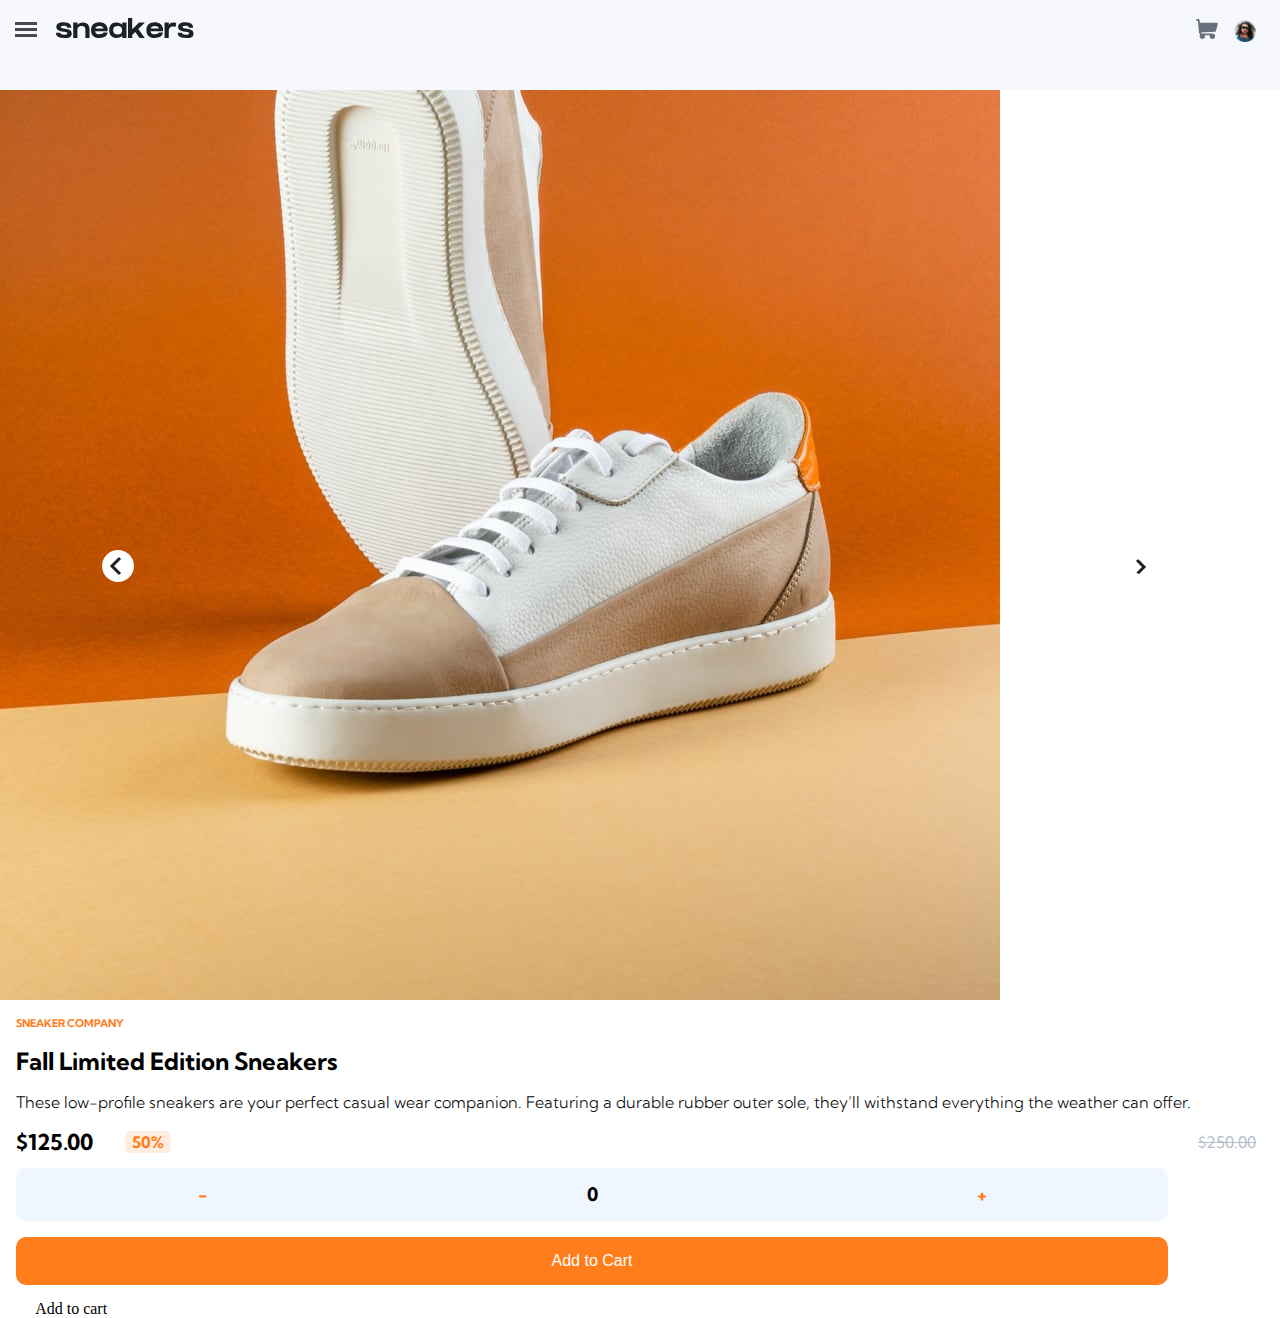
==== index.html @ cec2c1e2 "update commit" ====
<!DOCTYPE html>
<html lang="en">
<head>
  <meta charset="UTF-8">
  <meta name="viewport" content="width=375, height=792, initial-scale=1.0"> 
  <link rel="icon" type="image/png" sizes="32x32" href="./images/favicon-32x32.png">
  <link rel="stylesheet" href="css/mobile.css">
  <title>Frontend Mentor | E-commerce product page</title>
</head>
<body>
  <nav>
    <div id="sidebarContainer">
      <input type="checkbox" class="openSideMenu" id="openSideMenu">
      <label for="openSideMenu" class="sideIconToggle">
        <div class="spinner diagonal part-1"></div>
        <div class="spinner horizontal"></div>
        <div class="spinner diagonal part-2"></div>
      </label>
      <div class="logo">
        <svg width="138" height="20" xmlns="http://www.w3.org/2000/svg">
          <path d="M8.217 20c4.761 0 7.519-.753 7.519-4.606 0-3.4-3.38-4.172-6.66-4.682l-.56-.085-.279-.041-.35-.053c-2.7-.405-3.18-.788-3.18-1.471 0-.478.49-1.331 2.843-1.331 2.455 0 3.493.647 3.493 1.87v.134h4.281v-.133c0-2.389-1.35-5.238-7.774-5.238-5.952 0-7.201 2.584-7.201 4.752 0 3.097 2.763 4.086 7.223 4.675.21.028.433.054.659.081 1.669.197 3.172.42 3.172 1.585 0 1.01-1.615 1.222-3.298 1.222-2.797 0-3.784-.593-3.784-1.92v-.134H.002L0 14.926v.317c.008.79.118 1.913 1.057 2.862C2.303 19.362 4.712 20 8.217 20Zm13.21 0v-7.49c0-2.104.547-4.423 4.176-4.423 3.915 0 3.778 2.777 3.768 4.042V20h4.18v-7.768c0-2.264-.176-7.766-6.732-7.766-2.778 0-4.192.911-5.195 2.28h-.197V4.467H17.22V20h4.207Zm21.959 0c5.094 0 7.787-2.07 8.217-5.405H47.53c-.386 1.02-1.63 1.72-4.143 1.72-2.721 0-3.962-1.03-4.25-3.106h12.527c.24-2.13-.029-5.417-3.026-7.44v.005c-1.312-.915-3.056-1.465-5.251-1.465-5.24 0-8.336 2.772-8.336 7.845 0 5.17 3.02 7.846 8.336 7.846Zm4.099-9.574h-8.188c.486-1.574 1.764-2.431 4.089-2.431 2.994 0 3.755 1.267 4.099 2.431ZM70.499 20V4.457H66.29V6.74h-.176c-1.053-1.377-2.809-2.283-5.677-2.283-6.433 0-7.225 5.293-7.253 7.635v.137c0 2.092.732 7.771 7.241 7.771 2.914 0 4.684-.818 5.734-2.169h.131V20H70.5Zm-8.854-3.623c-3.996 0-4.447-3.032-4.447-4.148 0-1.21.426-4.148 4.455-4.148 3.631 0 4.374 2.044 4.374 4.148 0 2.35-.742 4.148-4.382 4.148ZM88.826 20l-6.529-9.045 6.588-6.488h-5.827l-6.836 6.756V0h-4.187v19.954h4.187V16.94l3.02-2.976L83.6 20h5.226Zm9.9 0c5.094 0 7.786-2.07 8.217-5.405h-4.074c-.387 1.02-1.63 1.72-4.143 1.72-2.721 0-3.962-1.03-4.25-3.106h12.527c.24-2.13-.029-5.417-3.026-7.44v.005c-1.312-.915-3.057-1.465-5.251-1.465-5.24 0-8.336 2.772-8.336 7.845 0 5.17 3.02 7.846 8.336 7.846Zm4.098-9.574h-8.187c.485-1.574 1.763-2.431 4.089-2.431 2.994 0 3.755 1.267 4.098 2.431ZM112.76 20v-6.97c0-2.103.931-4.542 4.05-4.542 1.33 0 2.393.236 2.785.346l.67-3.976c-.728-.16-1.626-.392-2.757-.392-2.665 0-3.622.794-4.486 2.282h-.262V4.466h-4.21V20h4.21Zm17.221 0c4.761 0 7.519-.753 7.519-4.606 0-3.4-3.38-4.172-6.66-4.682l-.56-.085-.279-.041-.349-.053c-2.701-.405-3.181-.788-3.181-1.471 0-.478.49-1.331 2.843-1.331 2.455 0 3.493.647 3.493 1.87v.134h4.282v-.133c0-2.389-1.35-5.238-7.775-5.238-5.952 0-7.201 2.584-7.201 4.752 0 3.097 2.763 4.086 7.224 4.675.21.028.432.054.658.081 1.669.197 3.172.42 3.172 1.585 0 1.01-1.615 1.222-3.298 1.222-2.796 0-3.784-.593-3.784-1.92v-.134h-4.319l-.001.301v.317c.008.79.117 1.913 1.056 2.862 1.246 1.257 3.655 1.895 7.16 1.895Z" fill="#1D2026" fill-rule="nonzero"/></svg>
      </div>
      <div class="right-icons">
        <div id="icon-cart" class="cart-icon">
          <svg width="22" height="20" xmlns="http://www.w3.org/2000/svg">
            <path
              d="M20.925 3.641H3.863L3.61 0.816A.896.896 0 0 0 2.717 0H.897a.896.896 0 1 0 0 1.792h1l1.031 11.483c.073.828.52 1.726 1.291 2.336C2.83 17.385 4.099 20 6.359 20c1.875 0 3.197-1.87 2.554-3.642h4.905c-.642 1.77.677 3.642 2.555 3.642a2.72 2.72 0 0 0 2.717-2.717 2.72 2.72 0 0 0-2.717-2.717H6.365c-.681 0-1.274-.41-1.53-1.009l14.321-.842a.896.896 0 0 0 .817-.677l1.821-7.283a.897.897 0 0 0-.87-1.114"
              fill="#69707D"
              fill-rule="nonzero"
            />
          </svg>
          <span id="cart-quantity"></span>
        </div>
        <img id="avatar" src="./img/image-avatar.png" alt="avatar">
      </div>
      </div>
      <div id="sideMenu">
        <ul class="sideMenuInner">
          <li class="active"><a href="#" data-toggle="tab">Collections</a></li>
          <li><a href="#" data-toggle="tab">Men</a></li>
          <li><a href="#" data-toggle="tab">Women</a></li>
          <li><a href="#" data-toggle="tab">About</a></li>
          <li><a href="#" data-toggle="tab">Contact</a></li>
        </ul>
      </div>
    </div>
  </nav>
<main>
  <header class="image-container">
    <img id="product-main" src="./img/image-product-1.jpg" alt="">
    <div class="previous-next">
      <svg class="previous-icon" width="12" height="18" xmlns="http://www.w3.org/2000/svg"><path d="M11 1 3 9l8 8" stroke="#1D2026" stroke-width="3" fill="none" fill-rule="evenodd"/></svg>
      <svg class="next-icon" width="13" height="18" xmlns="http://www.w3.org/2000/svg"><path d="m2 1 8 8-8 8" stroke="#1D2026" stroke-width="3" fill="none" fill-rule="evenodd"/></svg>
    </div>
  </header>
    <section>
      <article>
      <h6>SNEAKER COMPANY</h5>
      <h1>Fall Limited Edition Sneakers</h1>
      <p>These low-profile sneakers are your perfect casual wear companion. Featuring a 
        durable rubber outer sole, they’ll withstand everything the weather can offer.
      </p>
    </article>
    <div class="pricing-area">
      <div class="area-left">
      <p id="price">$125.00</p>
      <p id="discount">50%</p>
      </div>
      <div class="area-right">
      <del>$250.00</del>
      </div>
    </div>
    <div class="quantity-box">
      <h3 id="minus" onclick="updateQuantity(-1)">-</h3>
      <h3 id="quantity">0</h3>
      <h3 id="plus" onclick="updateQuantity(1)">+</h3>
    </div>
    <button id="addToCartButton" onclick="addToCart()">Add to Cart</button>
    <img class="btn-cart" src="./img/btn-cart.png" alt="cart">
    <span id="add-cart">Add to cart</span>
  </button>
</section>
</main>
<script src="./js/script.js"></script>
</body>
</html>
---- css/mobile.css ----
/** BASIC STYLE **/

* {
  padding: 0;
  margin: 0;
  box-sizing: border-box;
}

@font-face {
  font-family: "KumbhSans-Bold";
  src: url(../fonts/KumbhSans-Bold.ttf);
}

@font-face {
  font-family: "KumbhSans-Regular";
  src: url(../fonts/KumbhSans-Regular.ttf);
}

@font-face {
  font-family: "KumbhSans-Light";
  src: url(../fonts/KumbhSans-Light.ttf);
}

/* Primary Colors */
:root {
  --orange: hsl(26, 100%, 55%);
  --pale-orange: hsl(25, 100%, 94%);
}

/* Neutral Colors */
:root {
  --very-dark-blue: hsl(220, 13%, 13%);
  --dark-grayish-blue: hsl(219, 9%, 45%);
  --grayish-blue: hsl(220, 14%, 75%);
  --light-grayish-blue: hsl(223, 64%, 98%);
  --white: hsl(0, 0%, 100%);
  --black: hsla(0, 0%, 0%, 0.75);
}

body {
  font-size: 16px;
  background-color: var(--white);
}

a {
  color: var(--orange);
}

/** BASIC STYLE **/

#sideMenu {
  height: 100%;
  position: fixed;
  top: 0;
  left: 0;
  width: 250px;
  margin-top: 60px;
  transform: translateX(-250px);
  transition: transform 250ms ease-in-out;
  background: var(--light-grayish-blue);
  z-index: 1;
  border-radius: 10px;
}

.sideMenuInner {
  margin: 0;
  padding: 0;
  border-top: 0px solid;
}

.sideMenuInner li {
  list-style: none;
  color: #fff;
  font-weight: bold;
  padding: 20px;
  cursor: pointer;
  border-bottom: 0px solid black;
}

.sideMenuInner li span {
  display: block;
  font-size: 14px;
  color: rgba(255, 255, 255, 0.5);
}

.sideMenuInner li a {
  color: var(--dark-grayish-blue);
  cursor: pointer;
  text-decoration: none;
  font-family: KumbhSans-Bold, sans-serif;
}

input[type="checkbox"]:checked ~ #sideMenu {
  transform: translateX(0);
}

input[type="checkbox"] {
  transition: all 0.3s;
  box-sizing: border-box;
  display: none;
}

.sideIconToggle {
  transition: all 0.3s;
  box-sizing: border-box;
  cursor: pointer;
  position: absolute;
  z-index: 99;
  top: 22px;
  left: 15px;
  height: 22px;
  width: 22px;
}

.spinner {
  transition: all 0.3s;
  box-sizing: border-box;
  position: absolute;
  height: 3px;
  width: 100%;
  background-color: #4a4a4a;
}

.horizontal {
  transition: all 0.3s;
  box-sizing: border-box;
  position: relative;
  float: left;
  margin-top: 3px;
}

.diagonal.part-1 {
  position: relative;
  transition: all 0.3s;
  box-sizing: border-box;
  float: left;
}

.diagonal.part-2 {
  transition: all 0.3s;
  box-sizing: border-box;
  position: relative;
  float: left;
  margin-top: 3px;
}

input[type="checkbox"]:checked ~ .sideIconToggle > .horizontal {
  transition: all 0.3s;
  box-sizing: border-box;
  opacity: 0;
}

input[type="checkbox"]:checked ~ .sideIconToggle > .diagonal.part-1 {
  transition: all 0.3s;
  box-sizing: border-box;
  transform: rotate(135deg);
  margin-top: 8px;
}

input[type="checkbox"]:checked ~ .sideIconToggle > .diagonal.part-2 {
  transition: all 0.3s;
  box-sizing: border-box;
  transform: rotate(-135deg);
  margin-top: -9px;
}

/** NAVBAR AREA **/

nav {
  height: 10vh;
  position: fixed;
  width: 100%;
  top: 0;
  background-color: var(--light-grayish-blue);
  z-index: 1000;
}

.navbar {
  display: flex;
  justify-content: space-between;
  align-items: center;
  padding: 1rem;
}

.right-icons {
  display: flex;
  justify-content: flex-end;
  align-items: center;
  margin-right: 1.5rem;
  gap: 1rem;
}

.logo {
  margin-left: 3.5rem;
  margin-top: 1.1rem;
  cursor: pointer;
  margin-bottom: -1.4rem;
}

#avatar {
  width: 22px;
  height: 22px;
}

/** HEADER AREA **/

.image-container {
  position: relative;
}

.image-container img {
  display: block;
  max-width: 100%;
  height: auto;
}

.previous-icon {
  position: absolute;
  top: 55%;
  left: 8%;
  border: 7px solid;
  border-radius: 100%;
  border-color: white;
  background-color: white;
  width: 32px;
  height: 32px;
  cursor: pointer;
}

.next-icon {
  position: absolute;
  top: 55%;
  left: 88%;
  border: 8px solid;
  border-radius: 100%;
  border-color: white;
  background-color: white;
  width: 33px;
  height: 33px;
  cursor: pointer;
}

/** SECTION FIELD **/

h1 {
  font-family: KumbhSans-Bold, sans-serif;
  margin-top: 1rem;
  margin-left: 1rem;
  width: 60%;
}

h6 {
  font-family: KumbhSans-Bold, sans-serif;
  color: var(--orange);
  margin-top: 1rem;
  margin-left: 1rem;
}

p {
  font-family: KumbhSans-Light, sans-serif;
  margin-top: 1rem;
  margin-left: 1rem;
}

/** PRICING AREA **/

.pricing-area {
  margin-bottom: 1rem;
}

.area-left {
  display: flex;
  justify-content: start;
  align-items: center;
  gap: 1rem;
}

.area-right {
  display: flex;
  justify-content: right;
  align-items: center;
  margin-right: 1rem;
  margin-top: -1.5rem;
  color: var(--grayish-blue);
  font-family: KumbhSans-Light, sans-serif;
}

#price {
  font-family: KumbhSans-Bold, sans-serif;
  font-size: 22px;
}

#discount {
  font-family: KumbhSans-Bold, sans-serif;
  color: var(--orange);
  border: 0px solid;
  border-radius: 5px;
  padding: 1px 7px;
  border-color: var(--pale-orange);
  background-color: var(--pale-orange);
}

del {
  font-family: KumbhSans-Regular, sans-serif;
  margin-right: 0.5rem;
}

.quantity-box {
  display: flex;
  justify-content: space-around;
  align-items: center;
  margin-left: 1rem;
  margin-bottom: 1rem;
  border: 0px solid;
  border-radius: 10px;
  background: hsl(215, 100%, 97%);
  padding: 15px 0;
  gap: 1.5rem;
  font-family: KumbhSans-Bold, sans-serif;
  width: 90%;
}

#minus,
#plus {
  color: var(--orange);
  cursor: pointer;
}

button {
  display: flex;
  align-items: center;
  justify-content: center;
  padding: 15px;
  gap: 0.5rem;
  font-size: 16px;
  width: 90%;
  border-radius: 10px;
  border: 0px;
  color: var(--white);
  background-color: var(--orange);
  cursor: pointer;
}

span {
  margin-top: 10px;
}

/** MEDIA QUERIES **/

@media only screen and (max-width: 375px) {
  nav {
    height: 8vh;
  }

  .navbar {
    padding: 1rem;
  }

  .left-icons {
    gap: 0.5rem;
  }

  .image-container {
    margin: 1rem;
  }

  h1 {
    font-size: 1.5rem;
  }

  .pricing-area {
    margin-bottom: 1rem;

    .quantity-box {
      gap: 1rem;
    }

    button {
      margin-left: 1rem;
      padding: 15px;
    }

    .btn-cart {
      margin-bottom: -4px;
    }
  }
}

@media only screen and (max-width: 1440px) {
  .navbar {
    height: 8vh;
    padding: 1rem;
  }

  #logo {
    margin-top: 0;
  }

  h1 {
    font-size: 1.5rem;
  }

  .quantity-box {
    gap: 1rem;
  }

  button {
    margin-left: 1rem;
    padding: 15px;
  }

  .btn-cart {
    margin-bottom: -3px;
  }
}

@media only screen and (min-width: 1440px) {
  body {
    font-size: 18px;
  }

  nav {
    height: 12vh;
  }

  article {
    margin-left: 1rem;
  }

  .navbar {
    padding: 2rem;
  }

  .left-icons {
    gap: 2rem;
  }

  .next-icon {
    top: 55%;
    left: 65%;
  }

  #avatar {
    width: 25px;
    height: 25px;
  }

  .image-container {
    margin: 2rem;
  }

  h1 {
    font-size: 2.5rem;
  }

  .pricing-area {
    margin-bottom: 2rem;
    margin-left: 1rem;

    .quantity-box {
      gap: 2rem;
    }

    del {
      margin-right: 7rem;
    }

    button {
      margin-left: 2rem;
      padding: 20px;
    }

    .btn-cart {
      margin-bottom: -8px;
    }
  }
}
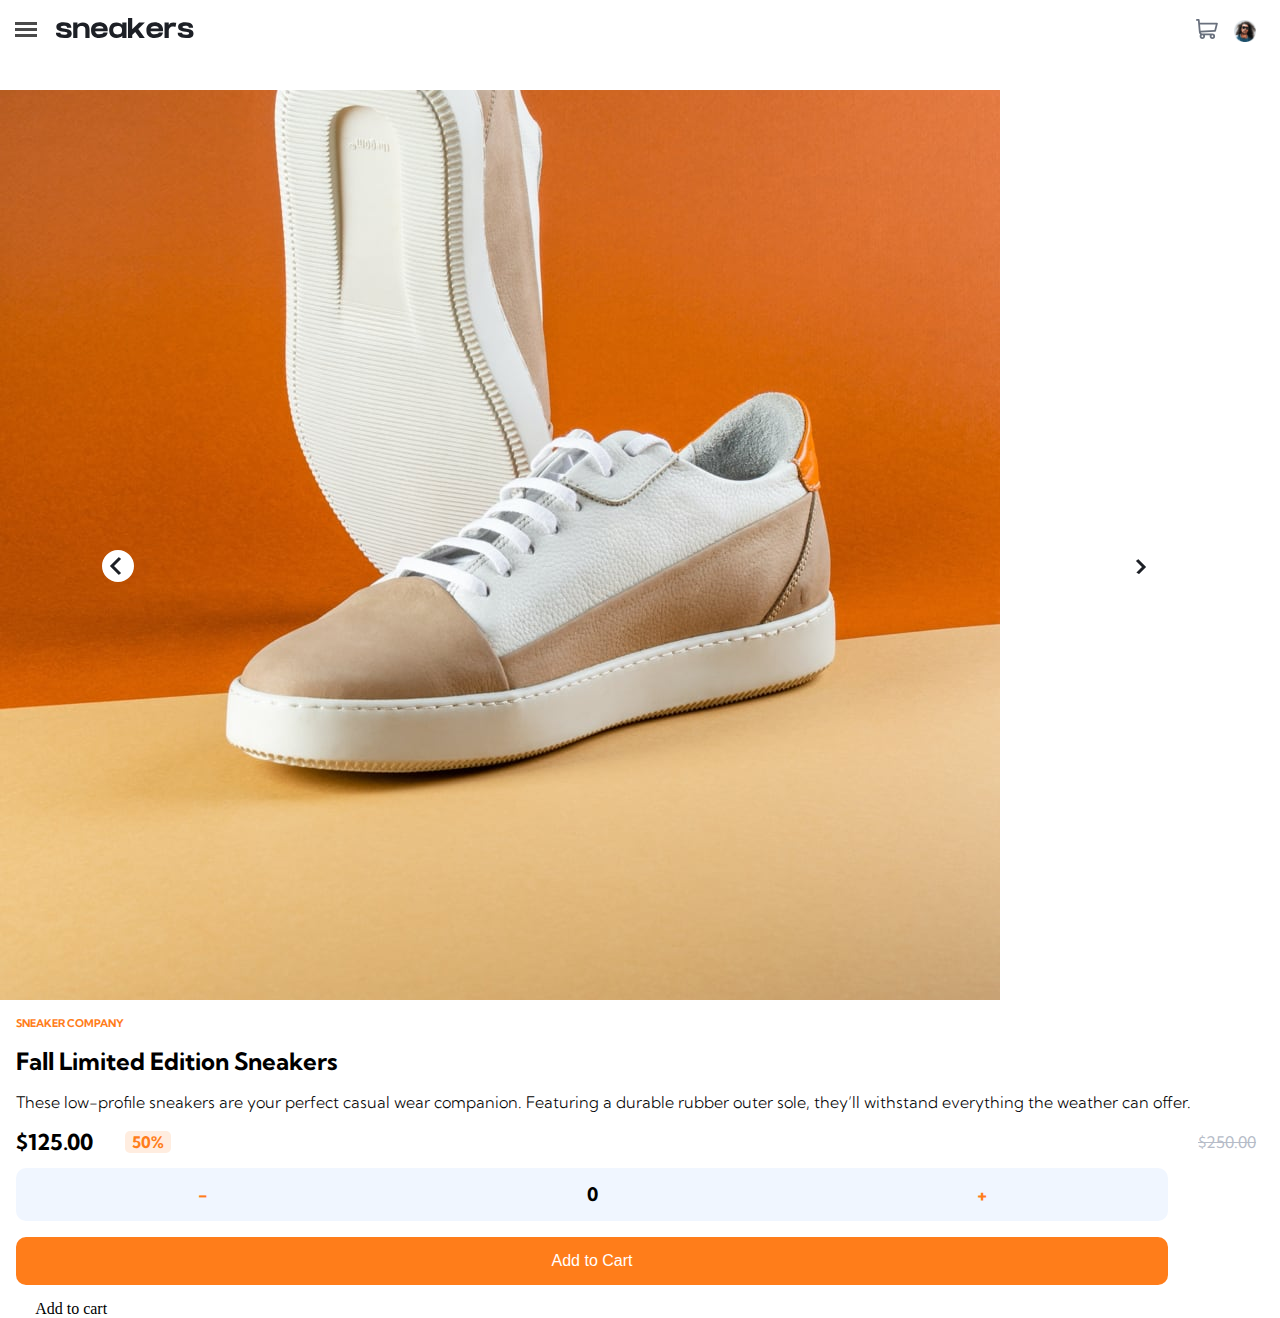
==== commit d323141f: "update commit" ====
--- a/index.html
+++ b/index.html
@@ -16,24 +16,6 @@
         <div class="spinner horizontal"></div>
         <div class="spinner diagonal part-2"></div>
       </label>
-      <div class="logo">
-        <svg width="138" height="20" xmlns="http://www.w3.org/2000/svg">
-          <path d="M8.217 20c4.761 0 7.519-.753 7.519-4.606 0-3.4-3.38-4.172-6.66-4.682l-.56-.085-.279-.041-.35-.053c-2.7-.405-3.18-.788-3.18-1.471 0-.478.49-1.331 2.843-1.331 2.455 0 3.493.647 3.493 1.87v.134h4.281v-.133c0-2.389-1.35-5.238-7.774-5.238-5.952 0-7.201 2.584-7.201 4.752 0 3.097 2.763 4.086 7.223 4.675.21.028.433.054.659.081 1.669.197 3.172.42 3.172 1.585 0 1.01-1.615 1.222-3.298 1.222-2.797 0-3.784-.593-3.784-1.92v-.134H.002L0 14.926v.317c.008.79.118 1.913 1.057 2.862C2.303 19.362 4.712 20 8.217 20Zm13.21 0v-7.49c0-2.104.547-4.423 4.176-4.423 3.915 0 3.778 2.777 3.768 4.042V20h4.18v-7.768c0-2.264-.176-7.766-6.732-7.766-2.778 0-4.192.911-5.195 2.28h-.197V4.467H17.22V20h4.207Zm21.959 0c5.094 0 7.787-2.07 8.217-5.405H47.53c-.386 1.02-1.63 1.72-4.143 1.72-2.721 0-3.962-1.03-4.25-3.106h12.527c.24-2.13-.029-5.417-3.026-7.44v.005c-1.312-.915-3.056-1.465-5.251-1.465-5.24 0-8.336 2.772-8.336 7.845 0 5.17 3.02 7.846 8.336 7.846Zm4.099-9.574h-8.188c.486-1.574 1.764-2.431 4.089-2.431 2.994 0 3.755 1.267 4.099 2.431ZM70.499 20V4.457H66.29V6.74h-.176c-1.053-1.377-2.809-2.283-5.677-2.283-6.433 0-7.225 5.293-7.253 7.635v.137c0 2.092.732 7.771 7.241 7.771 2.914 0 4.684-.818 5.734-2.169h.131V20H70.5Zm-8.854-3.623c-3.996 0-4.447-3.032-4.447-4.148 0-1.21.426-4.148 4.455-4.148 3.631 0 4.374 2.044 4.374 4.148 0 2.35-.742 4.148-4.382 4.148ZM88.826 20l-6.529-9.045 6.588-6.488h-5.827l-6.836 6.756V0h-4.187v19.954h4.187V16.94l3.02-2.976L83.6 20h5.226Zm9.9 0c5.094 0 7.786-2.07 8.217-5.405h-4.074c-.387 1.02-1.63 1.72-4.143 1.72-2.721 0-3.962-1.03-4.25-3.106h12.527c.24-2.13-.029-5.417-3.026-7.44v.005c-1.312-.915-3.057-1.465-5.251-1.465-5.24 0-8.336 2.772-8.336 7.845 0 5.17 3.02 7.846 8.336 7.846Zm4.098-9.574h-8.187c.485-1.574 1.763-2.431 4.089-2.431 2.994 0 3.755 1.267 4.098 2.431ZM112.76 20v-6.97c0-2.103.931-4.542 4.05-4.542 1.33 0 2.393.236 2.785.346l.67-3.976c-.728-.16-1.626-.392-2.757-.392-2.665 0-3.622.794-4.486 2.282h-.262V4.466h-4.21V20h4.21Zm17.221 0c4.761 0 7.519-.753 7.519-4.606 0-3.4-3.38-4.172-6.66-4.682l-.56-.085-.279-.041-.349-.053c-2.701-.405-3.181-.788-3.181-1.471 0-.478.49-1.331 2.843-1.331 2.455 0 3.493.647 3.493 1.87v.134h4.282v-.133c0-2.389-1.35-5.238-7.775-5.238-5.952 0-7.201 2.584-7.201 4.752 0 3.097 2.763 4.086 7.224 4.675.21.028.432.054.658.081 1.669.197 3.172.42 3.172 1.585 0 1.01-1.615 1.222-3.298 1.222-2.796 0-3.784-.593-3.784-1.92v-.134h-4.319l-.001.301v.317c.008.79.117 1.913 1.056 2.862 1.246 1.257 3.655 1.895 7.16 1.895Z" fill="#1D2026" fill-rule="nonzero"/></svg>
-      </div>
-      <div class="right-icons">
-        <div id="icon-cart" class="cart-icon">
-          <svg width="22" height="20" xmlns="http://www.w3.org/2000/svg">
-            <path
-              d="M20.925 3.641H3.863L3.61 0.816A.896.896 0 0 0 2.717 0H.897a.896.896 0 1 0 0 1.792h1l1.031 11.483c.073.828.52 1.726 1.291 2.336C2.83 17.385 4.099 20 6.359 20c1.875 0 3.197-1.87 2.554-3.642h4.905c-.642 1.77.677 3.642 2.555 3.642a2.72 2.72 0 0 0 2.717-2.717 2.72 2.72 0 0 0-2.717-2.717H6.365c-.681 0-1.274-.41-1.53-1.009l14.321-.842a.896.896 0 0 0 .817-.677l1.821-7.283a.897.897 0 0 0-.87-1.114"
-              fill="#69707D"
-              fill-rule="nonzero"
-            />
-          </svg>
-          <span id="cart-quantity"></span>
-        </div>
-        <img id="avatar" src="./img/image-avatar.png" alt="avatar">
-      </div>
-      </div>
       <div id="sideMenu">
         <ul class="sideMenuInner">
           <li class="active"><a href="#" data-toggle="tab">Collections</a></li>
@@ -42,6 +24,18 @@
           <li><a href="#" data-toggle="tab">About</a></li>
           <li><a href="#" data-toggle="tab">Contact</a></li>
         </ul>
+      </div>
+      <div class="logo">
+        <svg width="138" height="20" xmlns="http://www.w3.org/2000/svg">
+          <path d="M8.217 20c4.761 0 7.519-.753 7.519-4.606 0-3.4-3.38-4.172-6.66-4.682l-.56-.085-.279-.041-.35-.053c-2.7-.405-3.18-.788-3.18-1.471 0-.478.49-1.331 2.843-1.331 2.455 0 3.493.647 3.493 1.87v.134h4.281v-.133c0-2.389-1.35-5.238-7.774-5.238-5.952 0-7.201 2.584-7.201 4.752 0 3.097 2.763 4.086 7.223 4.675.21.028.433.054.659.081 1.669.197 3.172.42 3.172 1.585 0 1.01-1.615 1.222-3.298 1.222-2.797 0-3.784-.593-3.784-1.92v-.134H.002L0 14.926v.317c.008.79.118 1.913 1.057 2.862C2.303 19.362 4.712 20 8.217 20Zm13.21 0v-7.49c0-2.104.547-4.423 4.176-4.423 3.915 0 3.778 2.777 3.768 4.042V20h4.18v-7.768c0-2.264-.176-7.766-6.732-7.766-2.778 0-4.192.911-5.195 2.28h-.197V4.467H17.22V20h4.207Zm21.959 0c5.094 0 7.787-2.07 8.217-5.405H47.53c-.386 1.02-1.63 1.72-4.143 1.72-2.721 0-3.962-1.03-4.25-3.106h12.527c.24-2.13-.029-5.417-3.026-7.44v.005c-1.312-.915-3.056-1.465-5.251-1.465-5.24 0-8.336 2.772-8.336 7.845 0 5.17 3.02 7.846 8.336 7.846Zm4.099-9.574h-8.188c.486-1.574 1.764-2.431 4.089-2.431 2.994 0 3.755 1.267 4.099 2.431ZM70.499 20V4.457H66.29V6.74h-.176c-1.053-1.377-2.809-2.283-5.677-2.283-6.433 0-7.225 5.293-7.253 7.635v.137c0 2.092.732 7.771 7.241 7.771 2.914 0 4.684-.818 5.734-2.169h.131V20H70.5Zm-8.854-3.623c-3.996 0-4.447-3.032-4.447-4.148 0-1.21.426-4.148 4.455-4.148 3.631 0 4.374 2.044 4.374 4.148 0 2.35-.742 4.148-4.382 4.148ZM88.826 20l-6.529-9.045 6.588-6.488h-5.827l-6.836 6.756V0h-4.187v19.954h4.187V16.94l3.02-2.976L83.6 20h5.226Zm9.9 0c5.094 0 7.786-2.07 8.217-5.405h-4.074c-.387 1.02-1.63 1.72-4.143 1.72-2.721 0-3.962-1.03-4.25-3.106h12.527c.24-2.13-.029-5.417-3.026-7.44v.005c-1.312-.915-3.057-1.465-5.251-1.465-5.24 0-8.336 2.772-8.336 7.845 0 5.17 3.02 7.846 8.336 7.846Zm4.098-9.574h-8.187c.485-1.574 1.763-2.431 4.089-2.431 2.994 0 3.755 1.267 4.098 2.431ZM112.76 20v-6.97c0-2.103.931-4.542 4.05-4.542 1.33 0 2.393.236 2.785.346l.67-3.976c-.728-.16-1.626-.392-2.757-.392-2.665 0-3.622.794-4.486 2.282h-.262V4.466h-4.21V20h4.21Zm17.221 0c4.761 0 7.519-.753 7.519-4.606 0-3.4-3.38-4.172-6.66-4.682l-.56-.085-.279-.041-.349-.053c-2.701-.405-3.181-.788-3.181-1.471 0-.478.49-1.331 2.843-1.331 2.455 0 3.493.647 3.493 1.87v.134h4.282v-.133c0-2.389-1.35-5.238-7.775-5.238-5.952 0-7.201 2.584-7.201 4.752 0 3.097 2.763 4.086 7.224 4.675.21.028.432.054.658.081 1.669.197 3.172.42 3.172 1.585 0 1.01-1.615 1.222-3.298 1.222-2.796 0-3.784-.593-3.784-1.92v-.134h-4.319l-.001.301v.317c.008.79.117 1.913 1.056 2.862 1.246 1.257 3.655 1.895 7.16 1.895Z" fill="#1D2026" fill-rule="nonzero"/></svg>
+      </div>
+      <div class="right-icons">
+        <div id="icon-cart">
+          <svg id="cart" width="22" height="20" xmlns="http://www.w3.org/2000/svg"><path d="M20.925 3.641H3.863L3.61.816A.896.896 0 0 0 2.717 0H.897a.896.896 0 1 0 0 1.792h1l1.031 11.483c.073.828.52 1.726 1.291 2.336C2.83 17.385 4.099 20 6.359 20c1.875 0 3.197-1.87 2.554-3.642h4.905c-.642 1.77.677 3.642 2.555 3.642a2.72 2.72 0 0 0 2.717-2.717 2.72 2.72 0 0 0-2.717-2.717H6.365c-.681 0-1.274-.41-1.53-1.009l14.321-.842a.896.896 0 0 0 .817-.677l1.821-7.283a.897.897 0 0 0-.87-1.114ZM6.358 18.208a.926.926 0 0 1 0-1.85.926.926 0 0 1 0 1.85Zm10.015 0a.926.926 0 0 1 0-1.85.926.926 0 0 1 0 1.85Zm2.021-7.243-13.8.81-.57-6.341h15.753l-1.383 5.53Z" fill="#69707D" fill-rule="nonzero"/></svg>
+          <span id="cart-quantity"></span>
+        </div>
+        <img id="avatar" src="./img/image-avatar.png" alt="avatar">
+      </div>
       </div>
     </div>
   </nav>
@@ -76,12 +70,11 @@
       <h3 id="plus" onclick="updateQuantity(1)">+</h3>
     </div>
     <button id="addToCartButton" onclick="addToCart()">Add to Cart</button>
-    <img class="btn-cart" src="./img/btn-cart.png" alt="cart">
+    <img class="btn-cart" src="./img/btn-cart.png" alt="">
     <span id="add-cart">Add to cart</span>
   </button>
 </section>
 </main>
 <script src="./js/script.js"></script>
 </body>
-</html>
-    +</html>   --- a/css/mobile.css
+++ b/css/mobile.css
@@ -46,7 +46,7 @@
   color: var(--orange);
 }
 
-/** BASIC STYLE **/
+/** SIDEBAR **/
 
 #sideMenu {
   height: 100%;
@@ -171,7 +171,7 @@
   position: fixed;
   width: 100%;
   top: 0;
-  background-color: var(--light-grayish-blue);
+  background-color: var(--white);
   z-index: 1000;
 }
 
@@ -183,6 +183,7 @@
 }
 
 .right-icons {
+  position: relative;
   display: flex;
   justify-content: flex-end;
   align-items: center;
@@ -195,6 +196,13 @@
   margin-top: 1.1rem;
   cursor: pointer;
   margin-bottom: -1.4rem;
+}
+
+span #cart-quantity {
+  font-size: 3px;
+  font-family: KumbhSans-Bold, sans-serif;
+  margin-left: -5px;
+  position: absolute;
 }
 
 #avatar {
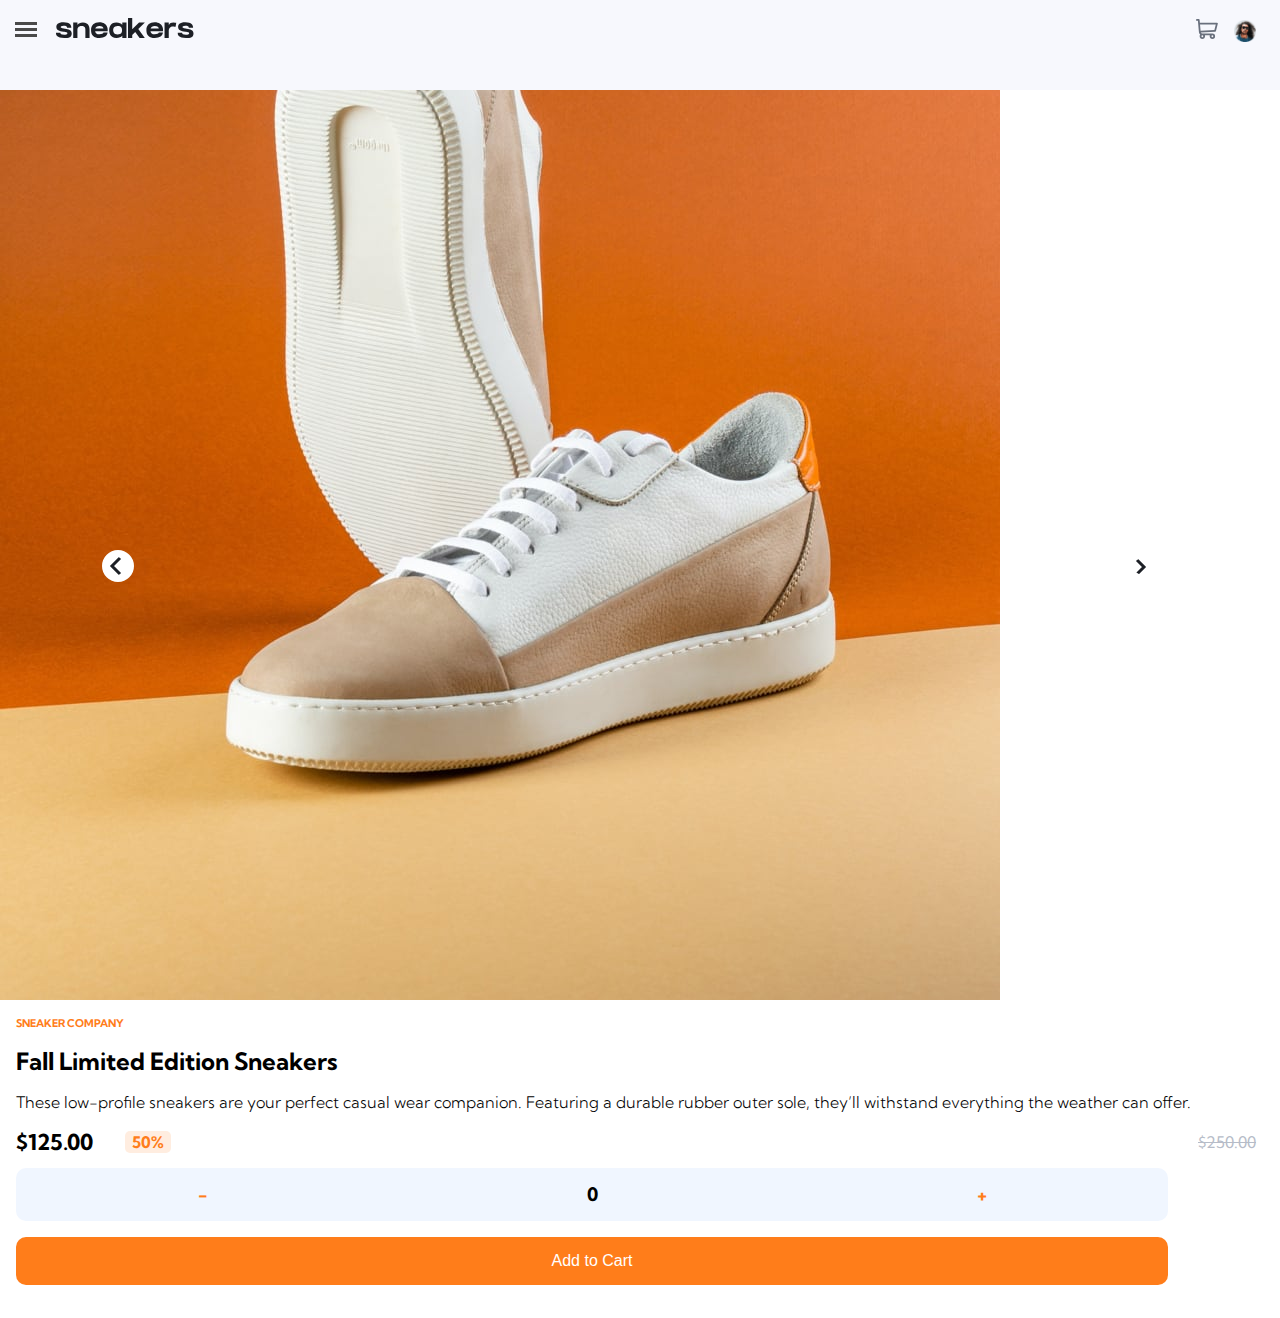
==== commit 48ff25c0: "update commit" ====
--- a/index.html
+++ b/index.html
@@ -71,10 +71,9 @@
     </div>
     <button id="addToCartButton" onclick="addToCart()">Add to Cart</button>
     <img class="btn-cart" src="./img/btn-cart.png" alt="">
-    <span id="add-cart">Add to cart</span>
   </button>
 </section>
 </main>
 <script src="./js/script.js"></script>
 </body>
-</html>   +</html>  --- a/css/mobile.css
+++ b/css/mobile.css
@@ -171,7 +171,7 @@
   position: fixed;
   width: 100%;
   top: 0;
-  background-color: var(--white);
+  background-color: var(--light-grayish-blue);
   z-index: 1000;
 }
 
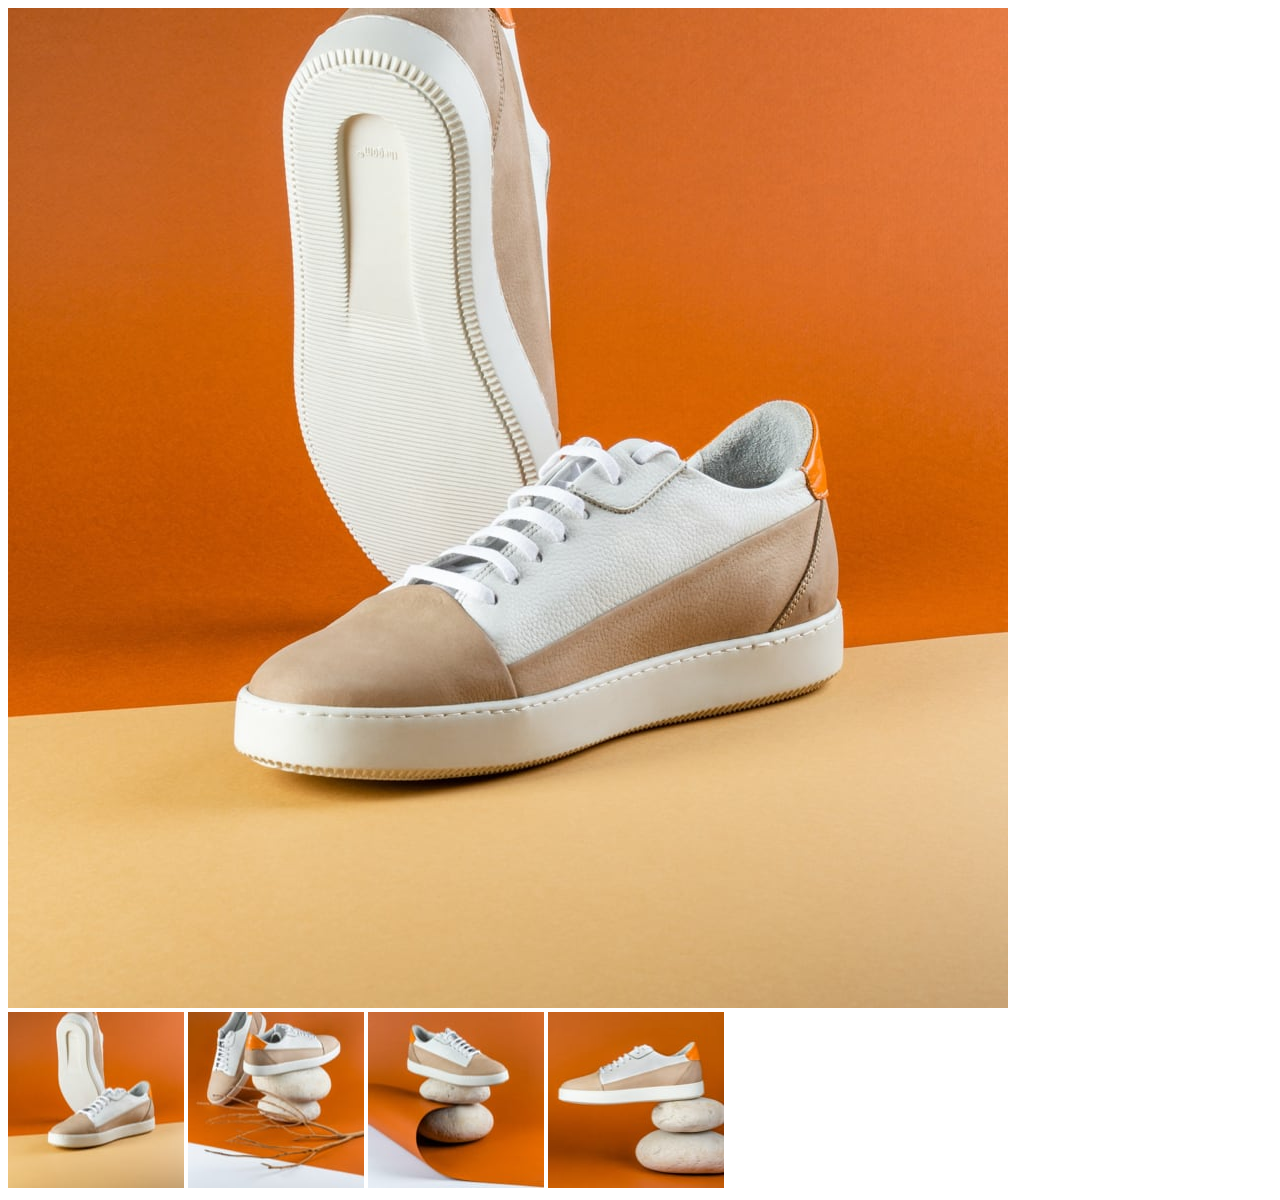
==== commit 6cda41e7: "update commit" ====
--- a/index.html
+++ b/index.html
@@ -1,79 +1,23 @@
 <!DOCTYPE html>
 <html lang="en">
 <head>
-  <meta charset="UTF-8">
-  <meta name="viewport" content="width=375, height=792, initial-scale=1.0"> 
-  <link rel="icon" type="image/png" sizes="32x32" href="./images/favicon-32x32.png">
-  <link rel="stylesheet" href="css/mobile.css">
-  <title>Frontend Mentor | E-commerce product page</title>
+    <meta charset="UTF-8">
+    <meta name="viewport" content="width=device-width, initial-scale=1.0">
+    <title>Document</title>
+    <link rel="stylesheet" href="style.css">
 </head>
 <body>
-  <nav>
-    <div id="sidebarContainer">
-      <input type="checkbox" class="openSideMenu" id="openSideMenu">
-      <label for="openSideMenu" class="sideIconToggle">
-        <div class="spinner diagonal part-1"></div>
-        <div class="spinner horizontal"></div>
-        <div class="spinner diagonal part-2"></div>
-      </label>
-      <div id="sideMenu">
-        <ul class="sideMenuInner">
-          <li class="active"><a href="#" data-toggle="tab">Collections</a></li>
-          <li><a href="#" data-toggle="tab">Men</a></li>
-          <li><a href="#" data-toggle="tab">Women</a></li>
-          <li><a href="#" data-toggle="tab">About</a></li>
-          <li><a href="#" data-toggle="tab">Contact</a></li>
-        </ul>
-      </div>
-      <div class="logo">
-        <svg width="138" height="20" xmlns="http://www.w3.org/2000/svg">
-          <path d="M8.217 20c4.761 0 7.519-.753 7.519-4.606 0-3.4-3.38-4.172-6.66-4.682l-.56-.085-.279-.041-.35-.053c-2.7-.405-3.18-.788-3.18-1.471 0-.478.49-1.331 2.843-1.331 2.455 0 3.493.647 3.493 1.87v.134h4.281v-.133c0-2.389-1.35-5.238-7.774-5.238-5.952 0-7.201 2.584-7.201 4.752 0 3.097 2.763 4.086 7.223 4.675.21.028.433.054.659.081 1.669.197 3.172.42 3.172 1.585 0 1.01-1.615 1.222-3.298 1.222-2.797 0-3.784-.593-3.784-1.92v-.134H.002L0 14.926v.317c.008.79.118 1.913 1.057 2.862C2.303 19.362 4.712 20 8.217 20Zm13.21 0v-7.49c0-2.104.547-4.423 4.176-4.423 3.915 0 3.778 2.777 3.768 4.042V20h4.18v-7.768c0-2.264-.176-7.766-6.732-7.766-2.778 0-4.192.911-5.195 2.28h-.197V4.467H17.22V20h4.207Zm21.959 0c5.094 0 7.787-2.07 8.217-5.405H47.53c-.386 1.02-1.63 1.72-4.143 1.72-2.721 0-3.962-1.03-4.25-3.106h12.527c.24-2.13-.029-5.417-3.026-7.44v.005c-1.312-.915-3.056-1.465-5.251-1.465-5.24 0-8.336 2.772-8.336 7.845 0 5.17 3.02 7.846 8.336 7.846Zm4.099-9.574h-8.188c.486-1.574 1.764-2.431 4.089-2.431 2.994 0 3.755 1.267 4.099 2.431ZM70.499 20V4.457H66.29V6.74h-.176c-1.053-1.377-2.809-2.283-5.677-2.283-6.433 0-7.225 5.293-7.253 7.635v.137c0 2.092.732 7.771 7.241 7.771 2.914 0 4.684-.818 5.734-2.169h.131V20H70.5Zm-8.854-3.623c-3.996 0-4.447-3.032-4.447-4.148 0-1.21.426-4.148 4.455-4.148 3.631 0 4.374 2.044 4.374 4.148 0 2.35-.742 4.148-4.382 4.148ZM88.826 20l-6.529-9.045 6.588-6.488h-5.827l-6.836 6.756V0h-4.187v19.954h4.187V16.94l3.02-2.976L83.6 20h5.226Zm9.9 0c5.094 0 7.786-2.07 8.217-5.405h-4.074c-.387 1.02-1.63 1.72-4.143 1.72-2.721 0-3.962-1.03-4.25-3.106h12.527c.24-2.13-.029-5.417-3.026-7.44v.005c-1.312-.915-3.057-1.465-5.251-1.465-5.24 0-8.336 2.772-8.336 7.845 0 5.17 3.02 7.846 8.336 7.846Zm4.098-9.574h-8.187c.485-1.574 1.763-2.431 4.089-2.431 2.994 0 3.755 1.267 4.098 2.431ZM112.76 20v-6.97c0-2.103.931-4.542 4.05-4.542 1.33 0 2.393.236 2.785.346l.67-3.976c-.728-.16-1.626-.392-2.757-.392-2.665 0-3.622.794-4.486 2.282h-.262V4.466h-4.21V20h4.21Zm17.221 0c4.761 0 7.519-.753 7.519-4.606 0-3.4-3.38-4.172-6.66-4.682l-.56-.085-.279-.041-.349-.053c-2.701-.405-3.181-.788-3.181-1.471 0-.478.49-1.331 2.843-1.331 2.455 0 3.493.647 3.493 1.87v.134h4.282v-.133c0-2.389-1.35-5.238-7.775-5.238-5.952 0-7.201 2.584-7.201 4.752 0 3.097 2.763 4.086 7.224 4.675.21.028.432.054.658.081 1.669.197 3.172.42 3.172 1.585 0 1.01-1.615 1.222-3.298 1.222-2.796 0-3.784-.593-3.784-1.92v-.134h-4.319l-.001.301v.317c.008.79.117 1.913 1.056 2.862 1.246 1.257 3.655 1.895 7.16 1.895Z" fill="#1D2026" fill-rule="nonzero"/></svg>
-      </div>
-      <div class="right-icons">
-        <div id="icon-cart">
-          <svg id="cart" width="22" height="20" xmlns="http://www.w3.org/2000/svg"><path d="M20.925 3.641H3.863L3.61.816A.896.896 0 0 0 2.717 0H.897a.896.896 0 1 0 0 1.792h1l1.031 11.483c.073.828.52 1.726 1.291 2.336C2.83 17.385 4.099 20 6.359 20c1.875 0 3.197-1.87 2.554-3.642h4.905c-.642 1.77.677 3.642 2.555 3.642a2.72 2.72 0 0 0 2.717-2.717 2.72 2.72 0 0 0-2.717-2.717H6.365c-.681 0-1.274-.41-1.53-1.009l14.321-.842a.896.896 0 0 0 .817-.677l1.821-7.283a.897.897 0 0 0-.87-1.114ZM6.358 18.208a.926.926 0 0 1 0-1.85.926.926 0 0 1 0 1.85Zm10.015 0a.926.926 0 0 1 0-1.85.926.926 0 0 1 0 1.85Zm2.021-7.243-13.8.81-.57-6.341h15.753l-1.383 5.53Z" fill="#69707D" fill-rule="nonzero"/></svg>
-          <span id="cart-quantity"></span>
+    <main>
+        <header>
+            <img id="main-pic" src="./img/image-product-1.jpg" alt="1">
+        </header>
+        <div class="thumbs">
+            <img id="thumb-one" src="./img/image-product-1-thumbnail.jpg" alt="t1">
+            <img id="thumb-two"src="./img/image-product-2-thumbnail.jpg" alt="t2">
+            <img id="thumb-three"src="./img/image-product-3-thumbnail.jpg" alt="t3">
+            <img id="thumb-four"src="./img/image-product-4-thumbnail.jpg" alt="t4">
         </div>
-        <img id="avatar" src="./img/image-avatar.png" alt="avatar">
-      </div>
-      </div>
-    </div>
-  </nav>
-<main>
-  <header class="image-container">
-    <img id="product-main" src="./img/image-product-1.jpg" alt="">
-    <div class="previous-next">
-      <svg class="previous-icon" width="12" height="18" xmlns="http://www.w3.org/2000/svg"><path d="M11 1 3 9l8 8" stroke="#1D2026" stroke-width="3" fill="none" fill-rule="evenodd"/></svg>
-      <svg class="next-icon" width="13" height="18" xmlns="http://www.w3.org/2000/svg"><path d="m2 1 8 8-8 8" stroke="#1D2026" stroke-width="3" fill="none" fill-rule="evenodd"/></svg>
-    </div>
-  </header>
-    <section>
-      <article>
-      <h6>SNEAKER COMPANY</h5>
-      <h1>Fall Limited Edition Sneakers</h1>
-      <p>These low-profile sneakers are your perfect casual wear companion. Featuring a 
-        durable rubber outer sole, they’ll withstand everything the weather can offer.
-      </p>
-    </article>
-    <div class="pricing-area">
-      <div class="area-left">
-      <p id="price">$125.00</p>
-      <p id="discount">50%</p>
-      </div>
-      <div class="area-right">
-      <del>$250.00</del>
-      </div>
-    </div>
-    <div class="quantity-box">
-      <h3 id="minus" onclick="updateQuantity(-1)">-</h3>
-      <h3 id="quantity">0</h3>
-      <h3 id="plus" onclick="updateQuantity(1)">+</h3>
-    </div>
-    <button id="addToCartButton" onclick="addToCart()">Add to Cart</button>
-    <img class="btn-cart" src="./img/btn-cart.png" alt="">
-  </button>
-</section>
-</main>
-<script src="./js/script.js"></script>
+    </main>
+    <script src="main.js"></script>
 </body>
-</html>  +</html>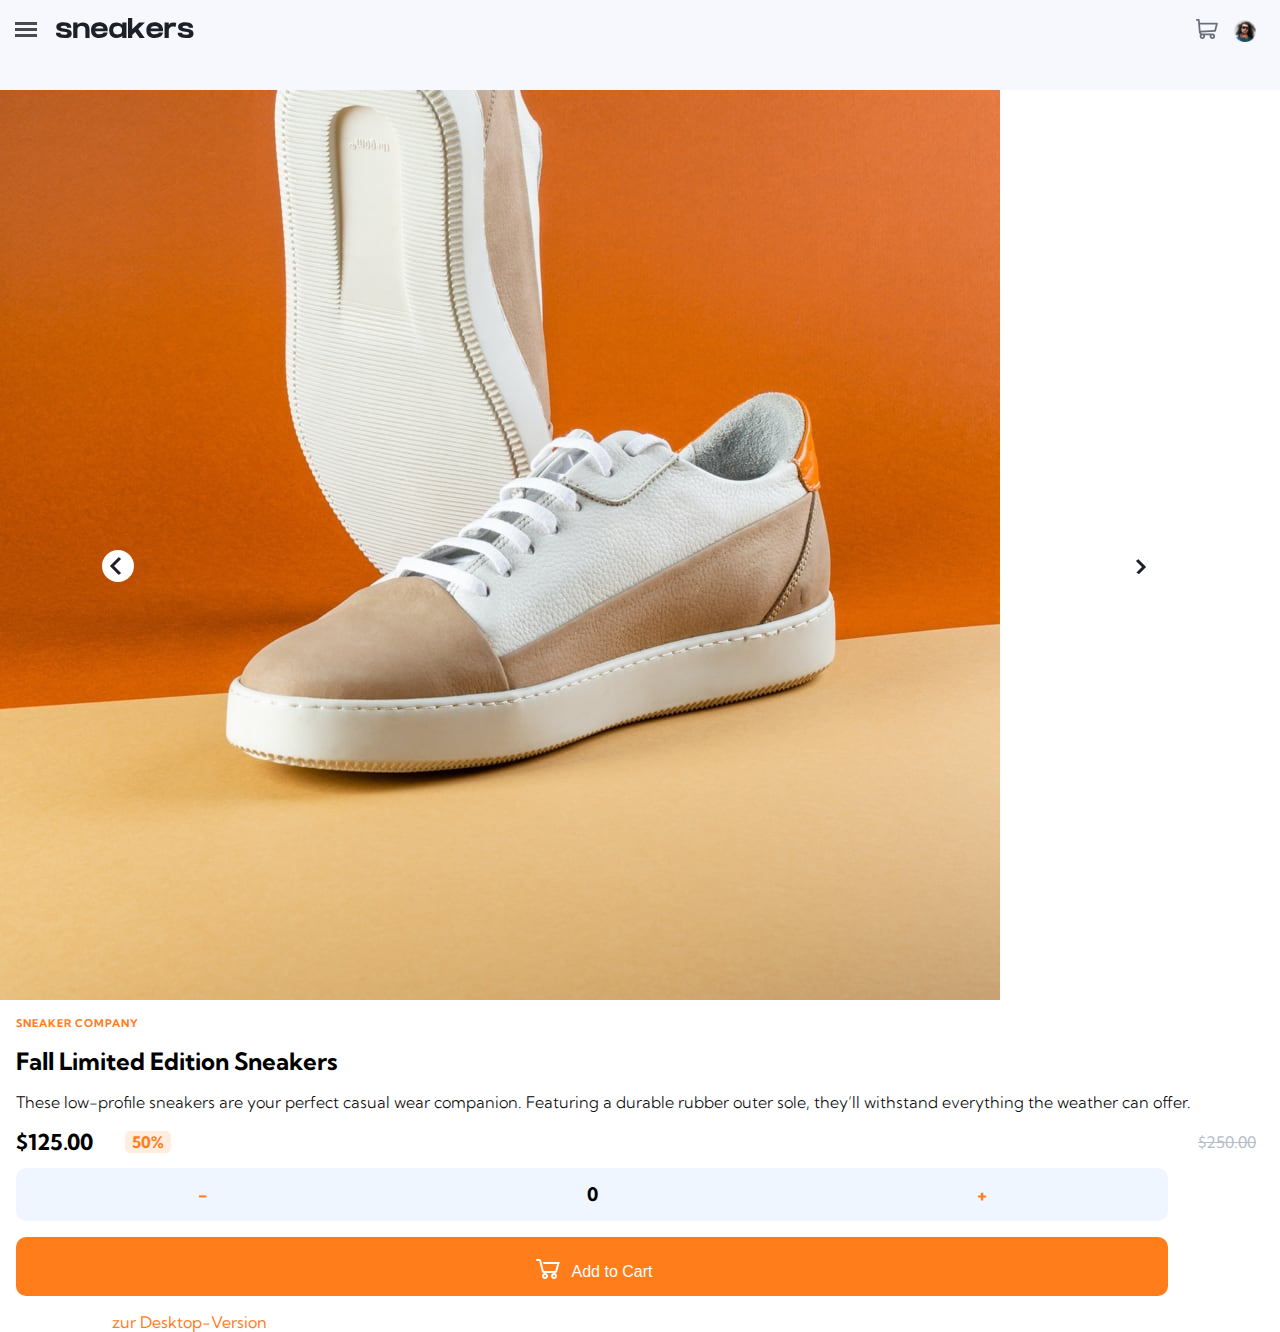
==== commit 76325696: "update commit" ====
--- a/index.html
+++ b/index.html
@@ -1,23 +1,81 @@
 <!DOCTYPE html>
 <html lang="en">
 <head>
-    <meta charset="UTF-8">
-    <meta name="viewport" content="width=device-width, initial-scale=1.0">
-    <title>Document</title>
-    <link rel="stylesheet" href="style.css">
+  <meta charset="UTF-8">
+  <meta name="viewport" content="width=375, height=792, initial-scale=1.0"> 
+  <link rel="icon" type="image/png" sizes="32x32" href="./images/favicon-32x32.png">
+  <link rel="stylesheet" href="css/mobile.css">
+  <title>Frontend Mentor | E-commerce product page</title>
 </head>
 <body>
-    <main>
-        <header>
-            <img id="main-pic" src="./img/image-product-1.jpg" alt="1">
-        </header>
-        <div class="thumbs">
-            <img id="thumb-one" src="./img/image-product-1-thumbnail.jpg" alt="t1">
-            <img id="thumb-two"src="./img/image-product-2-thumbnail.jpg" alt="t2">
-            <img id="thumb-three"src="./img/image-product-3-thumbnail.jpg" alt="t3">
-            <img id="thumb-four"src="./img/image-product-4-thumbnail.jpg" alt="t4">
+  <nav>
+    <div id="sidebarContainer">
+      <input type="checkbox" class="openSideMenu" id="openSideMenu">
+      <label for="openSideMenu" class="sideIconToggle">
+        <div class="spinner diagonal part-1"></div>
+        <div class="spinner horizontal"></div>
+        <div class="spinner diagonal part-2"></div>
+      </label>
+      <div id="sideMenu">
+        <ul class="sideMenuInner">
+          <li class="active"><a href="#" data-toggle="tab">Collections</a></li>
+          <li><a href="#" data-toggle="tab">Men</a></li>
+          <li><a href="#" data-toggle="tab">Women</a></li>
+          <li><a href="#" data-toggle="tab">About</a></li>
+          <li><a href="#" data-toggle="tab">Contact</a></li>
+        </ul>
+      </div>
+      <div class="logo">
+        <svg width="138" height="20" xmlns="http://www.w3.org/2000/svg">
+          <path d="M8.217 20c4.761 0 7.519-.753 7.519-4.606 0-3.4-3.38-4.172-6.66-4.682l-.56-.085-.279-.041-.35-.053c-2.7-.405-3.18-.788-3.18-1.471 0-.478.49-1.331 2.843-1.331 2.455 0 3.493.647 3.493 1.87v.134h4.281v-.133c0-2.389-1.35-5.238-7.774-5.238-5.952 0-7.201 2.584-7.201 4.752 0 3.097 2.763 4.086 7.223 4.675.21.028.433.054.659.081 1.669.197 3.172.42 3.172 1.585 0 1.01-1.615 1.222-3.298 1.222-2.797 0-3.784-.593-3.784-1.92v-.134H.002L0 14.926v.317c.008.79.118 1.913 1.057 2.862C2.303 19.362 4.712 20 8.217 20Zm13.21 0v-7.49c0-2.104.547-4.423 4.176-4.423 3.915 0 3.778 2.777 3.768 4.042V20h4.18v-7.768c0-2.264-.176-7.766-6.732-7.766-2.778 0-4.192.911-5.195 2.28h-.197V4.467H17.22V20h4.207Zm21.959 0c5.094 0 7.787-2.07 8.217-5.405H47.53c-.386 1.02-1.63 1.72-4.143 1.72-2.721 0-3.962-1.03-4.25-3.106h12.527c.24-2.13-.029-5.417-3.026-7.44v.005c-1.312-.915-3.056-1.465-5.251-1.465-5.24 0-8.336 2.772-8.336 7.845 0 5.17 3.02 7.846 8.336 7.846Zm4.099-9.574h-8.188c.486-1.574 1.764-2.431 4.089-2.431 2.994 0 3.755 1.267 4.099 2.431ZM70.499 20V4.457H66.29V6.74h-.176c-1.053-1.377-2.809-2.283-5.677-2.283-6.433 0-7.225 5.293-7.253 7.635v.137c0 2.092.732 7.771 7.241 7.771 2.914 0 4.684-.818 5.734-2.169h.131V20H70.5Zm-8.854-3.623c-3.996 0-4.447-3.032-4.447-4.148 0-1.21.426-4.148 4.455-4.148 3.631 0 4.374 2.044 4.374 4.148 0 2.35-.742 4.148-4.382 4.148ZM88.826 20l-6.529-9.045 6.588-6.488h-5.827l-6.836 6.756V0h-4.187v19.954h4.187V16.94l3.02-2.976L83.6 20h5.226Zm9.9 0c5.094 0 7.786-2.07 8.217-5.405h-4.074c-.387 1.02-1.63 1.72-4.143 1.72-2.721 0-3.962-1.03-4.25-3.106h12.527c.24-2.13-.029-5.417-3.026-7.44v.005c-1.312-.915-3.057-1.465-5.251-1.465-5.24 0-8.336 2.772-8.336 7.845 0 5.17 3.02 7.846 8.336 7.846Zm4.098-9.574h-8.187c.485-1.574 1.763-2.431 4.089-2.431 2.994 0 3.755 1.267 4.098 2.431ZM112.76 20v-6.97c0-2.103.931-4.542 4.05-4.542 1.33 0 2.393.236 2.785.346l.67-3.976c-.728-.16-1.626-.392-2.757-.392-2.665 0-3.622.794-4.486 2.282h-.262V4.466h-4.21V20h4.21Zm17.221 0c4.761 0 7.519-.753 7.519-4.606 0-3.4-3.38-4.172-6.66-4.682l-.56-.085-.279-.041-.349-.053c-2.701-.405-3.181-.788-3.181-1.471 0-.478.49-1.331 2.843-1.331 2.455 0 3.493.647 3.493 1.87v.134h4.282v-.133c0-2.389-1.35-5.238-7.775-5.238-5.952 0-7.201 2.584-7.201 4.752 0 3.097 2.763 4.086 7.224 4.675.21.028.432.054.658.081 1.669.197 3.172.42 3.172 1.585 0 1.01-1.615 1.222-3.298 1.222-2.796 0-3.784-.593-3.784-1.92v-.134h-4.319l-.001.301v.317c.008.79.117 1.913 1.056 2.862 1.246 1.257 3.655 1.895 7.16 1.895Z" fill="#1D2026" fill-rule="nonzero"/></svg>
+      </div>
+      <div class="right-icons">
+        <div>
+          <svg id="cart" width="22" height="20" xmlns="http://www.w3.org/2000/svg"><path d="M20.925 3.641H3.863L3.61.816A.896.896 0 0 0 2.717 0H.897a.896.896 0 1 0 0 1.792h1l1.031 11.483c.073.828.52 1.726 1.291 2.336C2.83 17.385 4.099 20 6.359 20c1.875 0 3.197-1.87 2.554-3.642h4.905c-.642 1.77.677 3.642 2.555 3.642a2.72 2.72 0 0 0 2.717-2.717 2.72 2.72 0 0 0-2.717-2.717H6.365c-.681 0-1.274-.41-1.53-1.009l14.321-.842a.896.896 0 0 0 .817-.677l1.821-7.283a.897.897 0 0 0-.87-1.114ZM6.358 18.208a.926.926 0 0 1 0-1.85.926.926 0 0 1 0 1.85Zm10.015 0a.926.926 0 0 1 0-1.85.926.926 0 0 1 0 1.85Zm2.021-7.243-13.8.81-.57-6.341h15.753l-1.383 5.53Z" fill="#69707D" fill-rule="nonzero"/></svg>
+          <span id="cart-quantity"></span>
         </div>
-    </main>
-    <script src="main.js"></script>
-</body>
-</html>+        <img id="avatar" src="./img/image-avatar.png" alt="avatar">
+      </div>
+      </div>
+    </div>
+  </nav>
+<main>
+  <header class="image-container">
+    <img id="product-main" src="./img/image-product-1.jpg" alt="">
+    <div class="previous-next">
+      <svg class="previous-icon" width="12" height="18" xmlns="http://www.w3.org/2000/svg"><path d="M11 1 3 9l8 8" stroke="#1D2026" stroke-width="3" fill="none" fill-rule="evenodd"/></svg>
+      <svg class="next-icon" width="13" height="18" xmlns="http://www.w3.org/2000/svg"><path d="m2 1 8 8-8 8" stroke="#1D2026" stroke-width="3" fill="none" fill-rule="evenodd"/></svg>
+    </div>
+  </header>
+    <section>
+      <article>
+      <h6>SNEAKER COMPANY</h5>
+      <h1>Fall Limited Edition Sneakers</h1>
+      <p>These low-profile sneakers are your perfect casual wear companion. Featuring a 
+        durable rubber outer sole, they’ll withstand everything the weather can offer.
+      </p>
+    </article>
+    <div class="pricing-area">
+      <div class="area-left">
+      <p id="price">$125.00</p>
+      <p id="discount">50%</p>
+      </div>
+      <div class="area-right">
+      <del>$250.00</del>
+      </div>
+    </div>
+    <div class="quantity-box">
+      <h3 id="minus" onclick="updateQuantity(-1)">-</h3>
+      <h3 id="quantity">0</h3>
+      <h3 id="plus" onclick="updateQuantity(1)">+</h3>
+    </div>
+    <button id="addToCartButton" onclick="addToCart()">
+      <img class="btn-cart" src="./img/btn-cart.png" alt=""><span>Add to Cart</span>
+    </button>
+    <a id="move-page" href="desktop.html">zur Desktop-Version</a>
+  </section>
+  </main>
+  <script src="./js/mobile.js"></script>
+  </body>
+  </html>  
+   --- a/css/mobile.css
+++ b/css/mobile.css
@@ -0,0 +1,491 @@
+/** BASIC STYLE **/
+
+* {
+  padding: 0;
+  margin: 0;
+  box-sizing: border-box;
+}
+
+@font-face {
+  font-family: "KumbhSans-Bold";
+  src: url(../fonts/KumbhSans-Bold.ttf);
+}
+
+@font-face {
+  font-family: "KumbhSans-Regular";
+  src: url(../fonts/KumbhSans-Regular.ttf);
+}
+
+@font-face {
+  font-family: "KumbhSans-Light";
+  src: url(../fonts/KumbhSans-Light.ttf);
+}
+
+/* Primary Colors */
+:root {
+  --orange: hsl(26, 100%, 55%);
+  --pale-orange: hsl(25, 100%, 94%);
+}
+
+/* Neutral Colors */
+:root {
+  --very-dark-blue: hsl(220, 13%, 13%);
+  --dark-grayish-blue: hsl(219, 9%, 45%);
+  --grayish-blue: hsl(220, 14%, 75%);
+  --light-grayish-blue: hsl(223, 64%, 98%);
+  --white: hsl(0, 0%, 100%);
+  --black: hsla(0, 0%, 0%, 0.75);
+}
+
+body {
+  font-size: 16px;
+  background-color: var(--white);
+}
+
+a {
+  color: var(--orange);
+}
+
+/** SIDEBAR **/
+
+#sideMenu {
+  height: 100%;
+  position: fixed;
+  top: 0;
+  left: 0;
+  width: 250px;
+  margin-top: 60px;
+  transform: translateX(-250px);
+  transition: transform 250ms ease-in-out;
+  background: var(--light-grayish-blue);
+  z-index: 1;
+  border-radius: 10px;
+}
+
+.sideMenuInner {
+  margin: 0;
+  padding: 0;
+  border-top: 0px solid;
+}
+
+.sideMenuInner li {
+  list-style: none;
+  color: #fff;
+  font-weight: bold;
+  padding: 20px;
+  cursor: pointer;
+  border-bottom: 0px solid black;
+}
+
+.sideMenuInner li span {
+  display: block;
+  font-size: 14px;
+  color: rgba(255, 255, 255, 0.5);
+}
+
+.sideMenuInner li a {
+  color: var(--dark-grayish-blue);
+  cursor: pointer;
+  text-decoration: none;
+  font-family: KumbhSans-Bold, sans-serif;
+}
+
+input[type="checkbox"]:checked ~ #sideMenu {
+  transform: translateX(0);
+}
+
+input[type="checkbox"] {
+  transition: all 0.3s;
+  box-sizing: border-box;
+  display: none;
+}
+
+.sideIconToggle {
+  transition: all 0.3s;
+  box-sizing: border-box;
+  cursor: pointer;
+  position: absolute;
+  z-index: 99;
+  top: 22px;
+  left: 15px;
+  height: 22px;
+  width: 22px;
+}
+
+.spinner {
+  transition: all 0.3s;
+  box-sizing: border-box;
+  position: absolute;
+  height: 3px;
+  width: 100%;
+  background-color: #4a4a4a;
+}
+
+.horizontal {
+  transition: all 0.3s;
+  box-sizing: border-box;
+  position: relative;
+  float: left;
+  margin-top: 3px;
+}
+
+.diagonal.part-1 {
+  position: relative;
+  transition: all 0.3s;
+  box-sizing: border-box;
+  float: left;
+}
+
+.diagonal.part-2 {
+  transition: all 0.3s;
+  box-sizing: border-box;
+  position: relative;
+  float: left;
+  margin-top: 3px;
+}
+
+input[type="checkbox"]:checked ~ .sideIconToggle > .horizontal {
+  transition: all 0.3s;
+  box-sizing: border-box;
+  opacity: 0;
+}
+
+input[type="checkbox"]:checked ~ .sideIconToggle > .diagonal.part-1 {
+  transition: all 0.3s;
+  box-sizing: border-box;
+  transform: rotate(135deg);
+  margin-top: 8px;
+}
+
+input[type="checkbox"]:checked ~ .sideIconToggle > .diagonal.part-2 {
+  transition: all 0.3s;
+  box-sizing: border-box;
+  transform: rotate(-135deg);
+  margin-top: -9px;
+}
+
+/** NAVBAR AREA **/
+
+nav {
+  height: 10vh;
+  position: fixed;
+  width: 100%;
+  top: 0;
+  background-color: var(--light-grayish-blue);
+  z-index: 1000;
+}
+
+.navbar {
+  display: flex;
+  justify-content: space-between;
+  align-items: center;
+  padding: 1rem;
+}
+
+.right-icons {
+  position: relative;
+  display: flex;
+  justify-content: flex-end;
+  align-items: center;
+  margin-right: 1.5rem;
+  gap: 1rem;
+}
+
+.logo {
+  margin-left: 3.5rem;
+  margin-top: 1.1rem;
+  cursor: pointer;
+  margin-bottom: -1.4rem;
+}
+
+#cart {
+  cursor: pointer;
+}
+
+#avatar {
+  width: 22px;
+  height: 22px;
+}
+
+/** HEADER AREA **/
+
+.image-container {
+  position: relative;
+}
+
+.image-container img {
+  display: block;
+  max-width: 100%;
+  height: auto;
+}
+
+.previous-icon {
+  position: absolute;
+  top: 55%;
+  left: 8%;
+  border: 7px solid;
+  border-radius: 100%;
+  border-color: white;
+  background-color: white;
+  width: 32px;
+  height: 32px;
+  cursor: pointer;
+}
+
+.next-icon {
+  position: absolute;
+  top: 55%;
+  left: 88%;
+  border: 8px solid;
+  border-radius: 100%;
+  border-color: white;
+  background-color: white;
+  width: 33px;
+  height: 33px;
+  cursor: pointer;
+}
+
+/** SECTION FIELD **/
+
+h1 {
+  font-family: KumbhSans-Bold, sans-serif;
+  margin-top: 1rem;
+  margin-left: 1rem;
+  width: 60%;
+}
+
+h6 {
+  font-family: KumbhSans-Bold, sans-serif;
+  color: var(--orange);
+  margin-top: 1rem;
+  margin-left: 1rem;
+  letter-spacing: 1px;
+}
+
+p {
+  font-family: KumbhSans-Light, sans-serif;
+  margin-top: 1rem;
+  margin-left: 1rem;
+}
+
+/** PRICING AREA **/
+
+.pricing-area {
+  margin-bottom: 1rem;
+}
+
+.area-left {
+  display: flex;
+  justify-content: start;
+  align-items: center;
+  gap: 1rem;
+}
+
+.area-right {
+  display: flex;
+  justify-content: right;
+  align-items: center;
+  margin-right: 1rem;
+  margin-top: -1.5rem;
+  color: var(--grayish-blue);
+  font-family: KumbhSans-Light, sans-serif;
+}
+
+#price {
+  font-family: KumbhSans-Bold, sans-serif;
+  font-size: 22px;
+}
+
+#discount {
+  font-family: KumbhSans-Bold, sans-serif;
+  color: var(--orange);
+  border: 0px solid;
+  border-radius: 5px;
+  padding: 1px 7px;
+  border-color: var(--pale-orange);
+  background-color: var(--pale-orange);
+}
+
+del {
+  font-family: KumbhSans-Regular, sans-serif;
+  margin-right: 0.5rem;
+}
+
+.quantity-box {
+  display: flex;
+  justify-content: space-around;
+  align-items: center;
+  margin-left: 1rem;
+  margin-bottom: 1rem;
+  border: 0px solid;
+  border-radius: 10px;
+  background: hsl(215, 100%, 97%);
+  padding: 15px 0;
+  gap: 1.5rem;
+  font-family: KumbhSans-Bold, sans-serif;
+  width: 90%;
+}
+
+#minus,
+#plus {
+  color: var(--orange);
+  cursor: pointer;
+}
+
+button {
+  display: flex;
+  align-items: center;
+  justify-content: center;
+  margin-bottom: 1rem;
+  padding: 15px;
+  gap: 0.5rem;
+  font-size: 16px;
+  width: 90%;
+  border-radius: 10px;
+  border: 0px;
+  color: var(--white);
+  background-color: var(--orange);
+  cursor: pointer;
+}
+
+span {
+  margin-top: 10px;
+}
+
+#move-page {
+  margin-left: 7rem;
+  text-decoration: none;
+  font-family: KumbhSans-Regular, sans-serif;
+  cursor: pointer;
+}
+
+/** MEDIA QUERIES **/
+
+@media only screen and (max-width: 375px) {
+  nav {
+    height: 8vh;
+  }
+
+  .navbar {
+    padding: 1rem;
+  }
+
+  .left-icons {
+    gap: 0.5rem;
+  }
+
+  .image-container {
+    margin: 1rem;
+  }
+
+  h1 {
+    font-size: 1.5rem;
+  }
+
+  .pricing-area {
+    margin-bottom: 1rem;
+
+    .quantity-box {
+      gap: 1rem;
+    }
+
+    button {
+      margin-left: 1rem;
+      padding: 15px;
+    }
+
+    .btn-cart {
+      margin-bottom: -4px;
+    }
+  }
+}
+
+@media only screen and (max-width: 1440px) {
+  .navbar {
+    height: 8vh;
+    padding: 1rem;
+  }
+
+  #logo {
+    margin-top: 0;
+  }
+
+  h1 {
+    font-size: 1.5rem;
+  }
+
+  .quantity-box {
+    gap: 1rem;
+  }
+
+  button {
+    margin-left: 1rem;
+    padding: 15px;
+  }
+
+  .btn-cart {
+    margin-bottom: -3px;
+  }
+}
+
+@media only screen and (min-width: 1440px) {
+  body {
+    font-size: 18px;
+  }
+
+  nav {
+    height: 12vh;
+  }
+
+  article {
+    margin-left: 1rem;
+  }
+
+  .navbar {
+    padding: 2rem;
+  }
+
+  .left-icons {
+    gap: 2rem;
+  }
+
+  .next-icon {
+    top: 55%;
+    left: 65%;
+  }
+
+  #avatar {
+    width: 25px;
+    height: 25px;
+  }
+
+  .image-container {
+    margin: 2rem;
+  }
+
+  h1 {
+    font-size: 2.5rem;
+  }
+
+  .pricing-area {
+    margin-bottom: 2rem;
+    margin-left: 1rem;
+
+    .quantity-box {
+      gap: 2rem;
+    }
+
+    del {
+      margin-right: 7rem;
+    }
+
+    button {
+      margin-left: 2rem;
+      padding: 20px;
+    }
+
+    .btn-cart {
+      margin-bottom: -8px;
+    }
+  }
+}
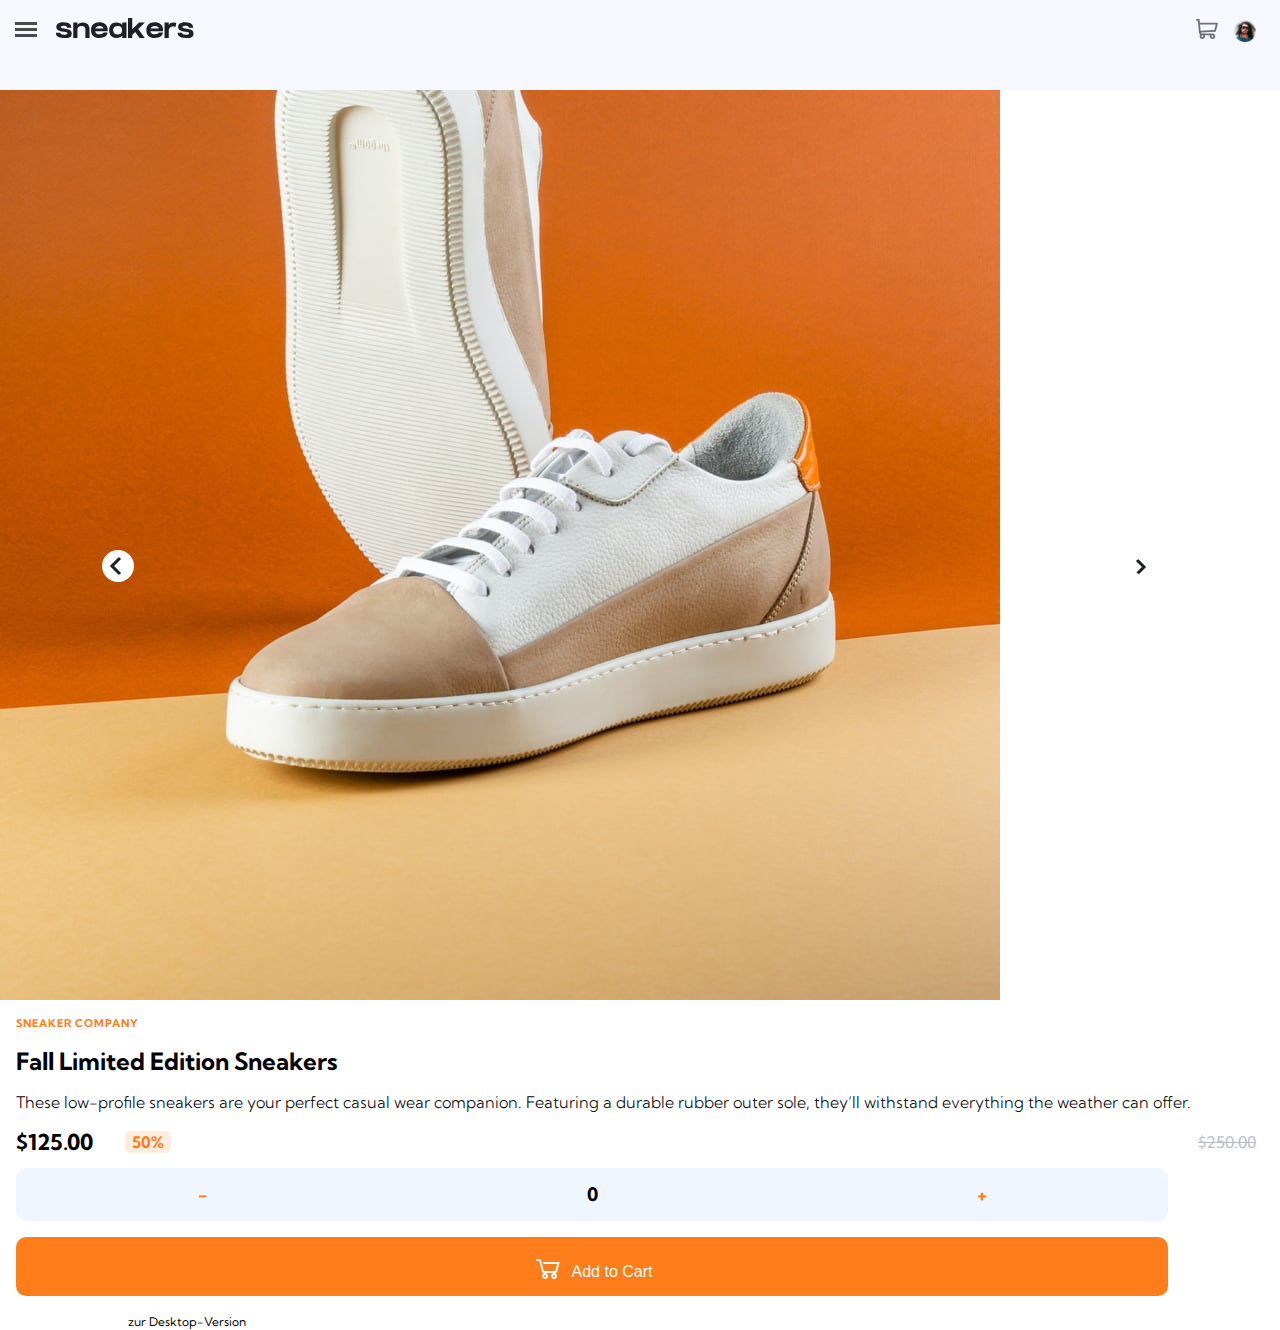
==== commit ffd987f3: "update commit" ====
--- a/index.html
+++ b/index.html
@@ -4,7 +4,7 @@
   <meta charset="UTF-8">
   <meta name="viewport" content="width=375, height=792, initial-scale=1.0"> 
   <link rel="icon" type="image/png" sizes="32x32" href="./images/favicon-32x32.png">
-  <link rel="stylesheet" href="css/mobile.css">
+  <link rel="stylesheet" href="./css/mobile.css">
   <title>Frontend Mentor | E-commerce product page</title>
 </head>
 <body>
@@ -72,7 +72,7 @@
     <button id="addToCartButton" onclick="addToCart()">
       <img class="btn-cart" src="./img/btn-cart.png" alt=""><span>Add to Cart</span>
     </button>
-    <a id="move-page" href="desktop.html">zur Desktop-Version</a>
+    <a id="move-page" href="./desktop/index.html">zur Desktop-Version</a>
   </section>
   </main>
   <script src="./js/mobile.js"></script>
--- a/css/mobile.css
+++ b/css/mobile.css
@@ -353,9 +353,11 @@
 }
 
 #move-page {
-  margin-left: 7rem;
+  margin-left: 8rem;
   text-decoration: none;
   font-family: KumbhSans-Regular, sans-serif;
+  font-size: 12px;
+  color: black;
   cursor: pointer;
 }
 
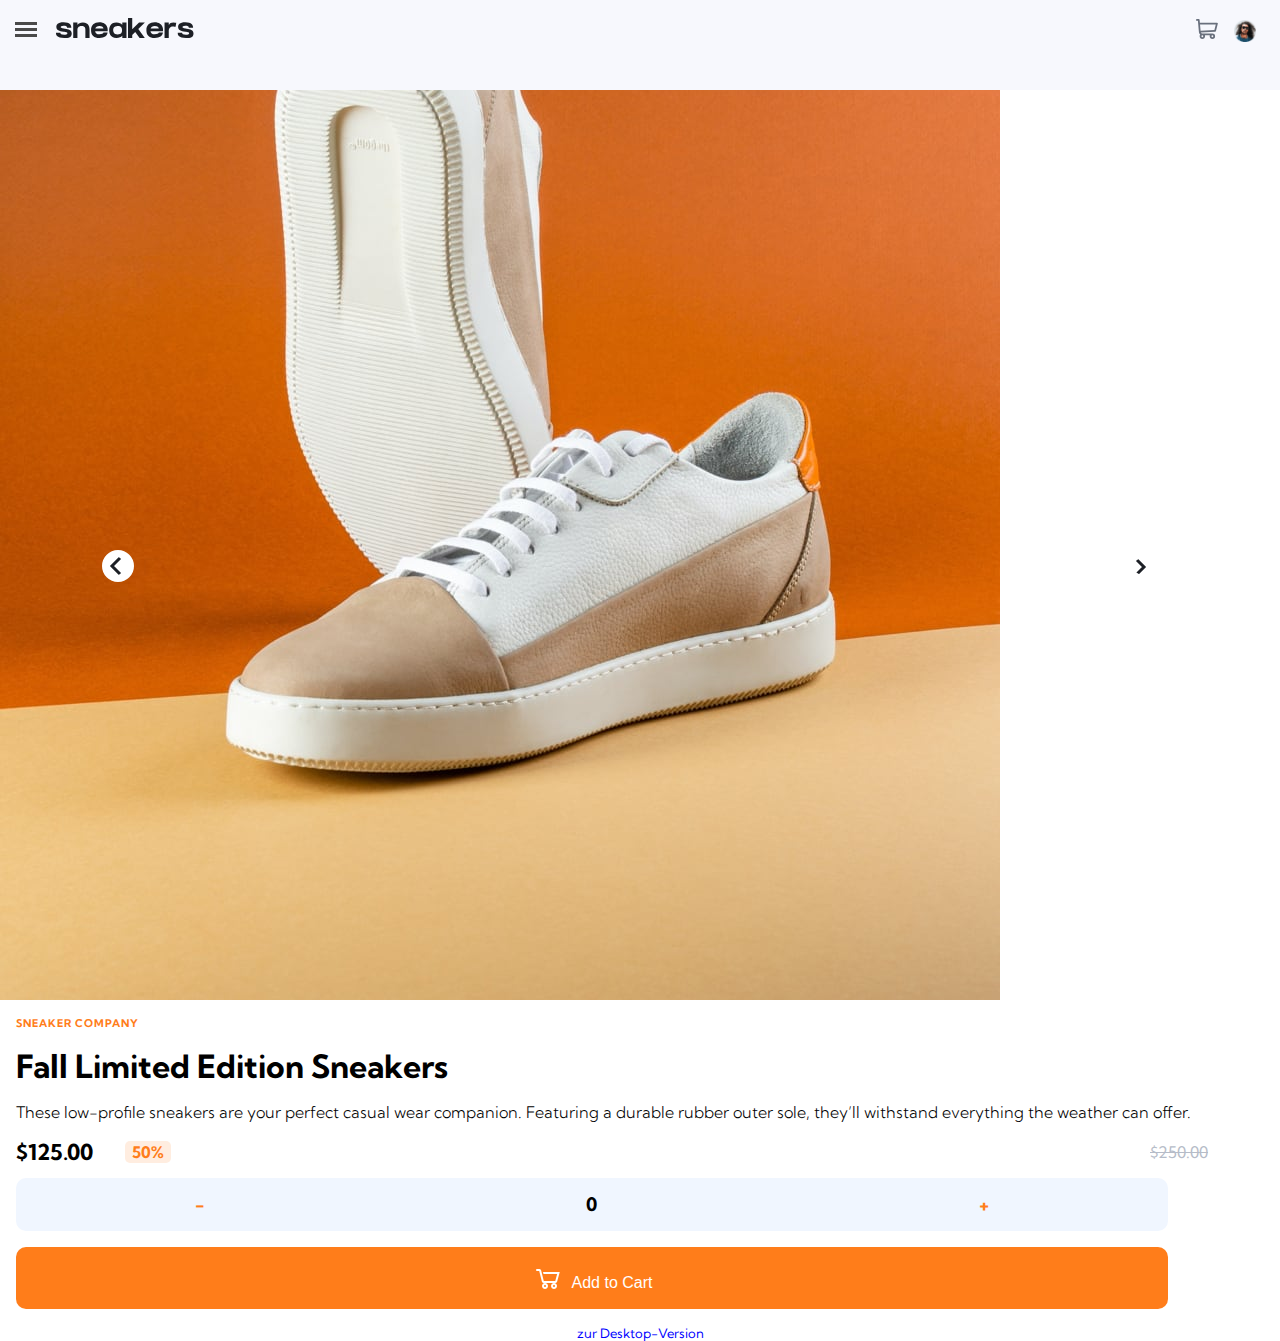
==== commit c74b7be1: "update commit" ====
--- a/index.html
+++ b/index.html
@@ -72,7 +72,9 @@
     <button id="addToCartButton" onclick="addToCart()">
       <img class="btn-cart" src="./img/btn-cart.png" alt=""><span>Add to Cart</span>
     </button>
-    <a id="move-page" href="./desktop/index.html">zur Desktop-Version</a>
+    <div id="move-page">
+    <a href="./desktop/index.html">zur Desktop-Version</a>
+    </div>
   </section>
   </main>
   <script src="./js/mobile.js"></script>
--- a/css/mobile.css
+++ b/css/mobile.css
@@ -308,7 +308,7 @@
 
 del {
   font-family: KumbhSans-Regular, sans-serif;
-  margin-right: 0.5rem;
+  transform: translateX(-3.5rem);
 }
 
 .quantity-box {
@@ -336,6 +336,7 @@
   display: flex;
   align-items: center;
   justify-content: center;
+  margin-left: 1rem;
   margin-bottom: 1rem;
   padding: 15px;
   gap: 0.5rem;
@@ -353,82 +354,20 @@
 }
 
 #move-page {
-  margin-left: 8rem;
+  display: flex;
+  justify-content: center;
+  align-items: center;
+}
+
+#move-page a {
   text-decoration: none;
   font-family: KumbhSans-Regular, sans-serif;
-  font-size: 12px;
-  color: black;
+  font-size: 13px;
+  color: blue;
   cursor: pointer;
 }
 
 /** MEDIA QUERIES **/
-
-@media only screen and (max-width: 375px) {
-  nav {
-    height: 8vh;
-  }
-
-  .navbar {
-    padding: 1rem;
-  }
-
-  .left-icons {
-    gap: 0.5rem;
-  }
-
-  .image-container {
-    margin: 1rem;
-  }
-
-  h1 {
-    font-size: 1.5rem;
-  }
-
-  .pricing-area {
-    margin-bottom: 1rem;
-
-    .quantity-box {
-      gap: 1rem;
-    }
-
-    button {
-      margin-left: 1rem;
-      padding: 15px;
-    }
-
-    .btn-cart {
-      margin-bottom: -4px;
-    }
-  }
-}
-
-@media only screen and (max-width: 1440px) {
-  .navbar {
-    height: 8vh;
-    padding: 1rem;
-  }
-
-  #logo {
-    margin-top: 0;
-  }
-
-  h1 {
-    font-size: 1.5rem;
-  }
-
-  .quantity-box {
-    gap: 1rem;
-  }
-
-  button {
-    margin-left: 1rem;
-    padding: 15px;
-  }
-
-  .btn-cart {
-    margin-bottom: -3px;
-  }
-}
 
 @media only screen and (min-width: 1440px) {
   body {
@@ -439,10 +378,18 @@
     height: 12vh;
   }
 
+  section {
+    height: 50vh;
+  }
+
   article {
     margin-left: 1rem;
   }
 
+  article p {
+    width: 38%;
+  }
+
   .navbar {
     padding: 2rem;
   }
@@ -452,13 +399,13 @@
   }
 
   .next-icon {
+    left: 65%;
     top: 55%;
-    left: 65%;
   }
 
   #avatar {
-    width: 25px;
-    height: 25px;
+    width: 30px;
+    height: 30px;
   }
 
   .image-container {
@@ -478,9 +425,8 @@
     }
 
     del {
-      margin-right: 7rem;
+      margin-right: 3.7rem;
     }
-
     button {
       margin-left: 2rem;
       padding: 20px;
@@ -490,4 +436,31 @@
       margin-bottom: -8px;
     }
   }
-}
+
+  #move-page {
+    display: flex;
+    justify-content: flex-end;
+    margin-left: 4.5rem;
+    font-size: 13px;
+  }
+
+  #move-page a {
+    margin-right: 8rem;
+    font-size: 16px;
+    color: blue;
+  }
+}
+
+@media only screen and (min-width: 1920px) {
+  .next-icon {
+    left: 50%;
+  }
+
+  .area-right {
+    margin-right: 4rem;
+  }
+
+  #move-page {
+    margin-right: 3rem;
+  }
+}
